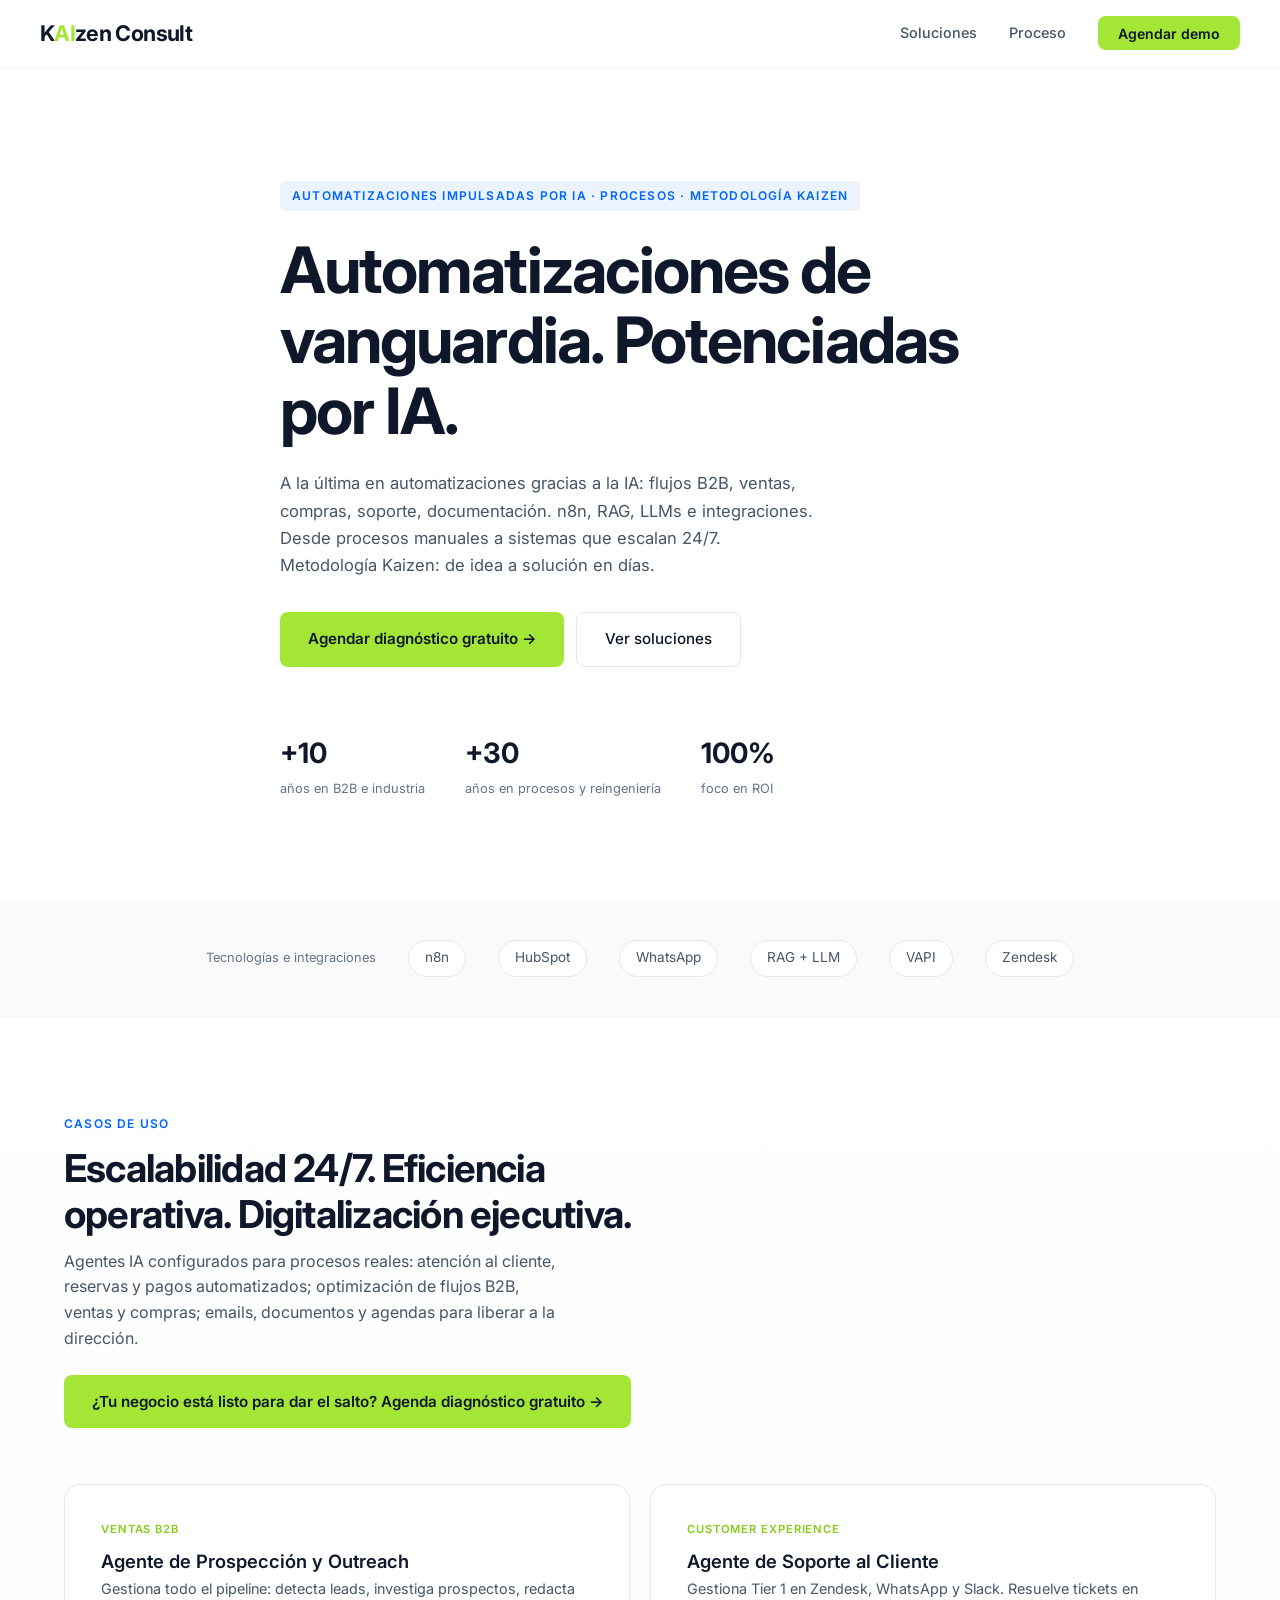
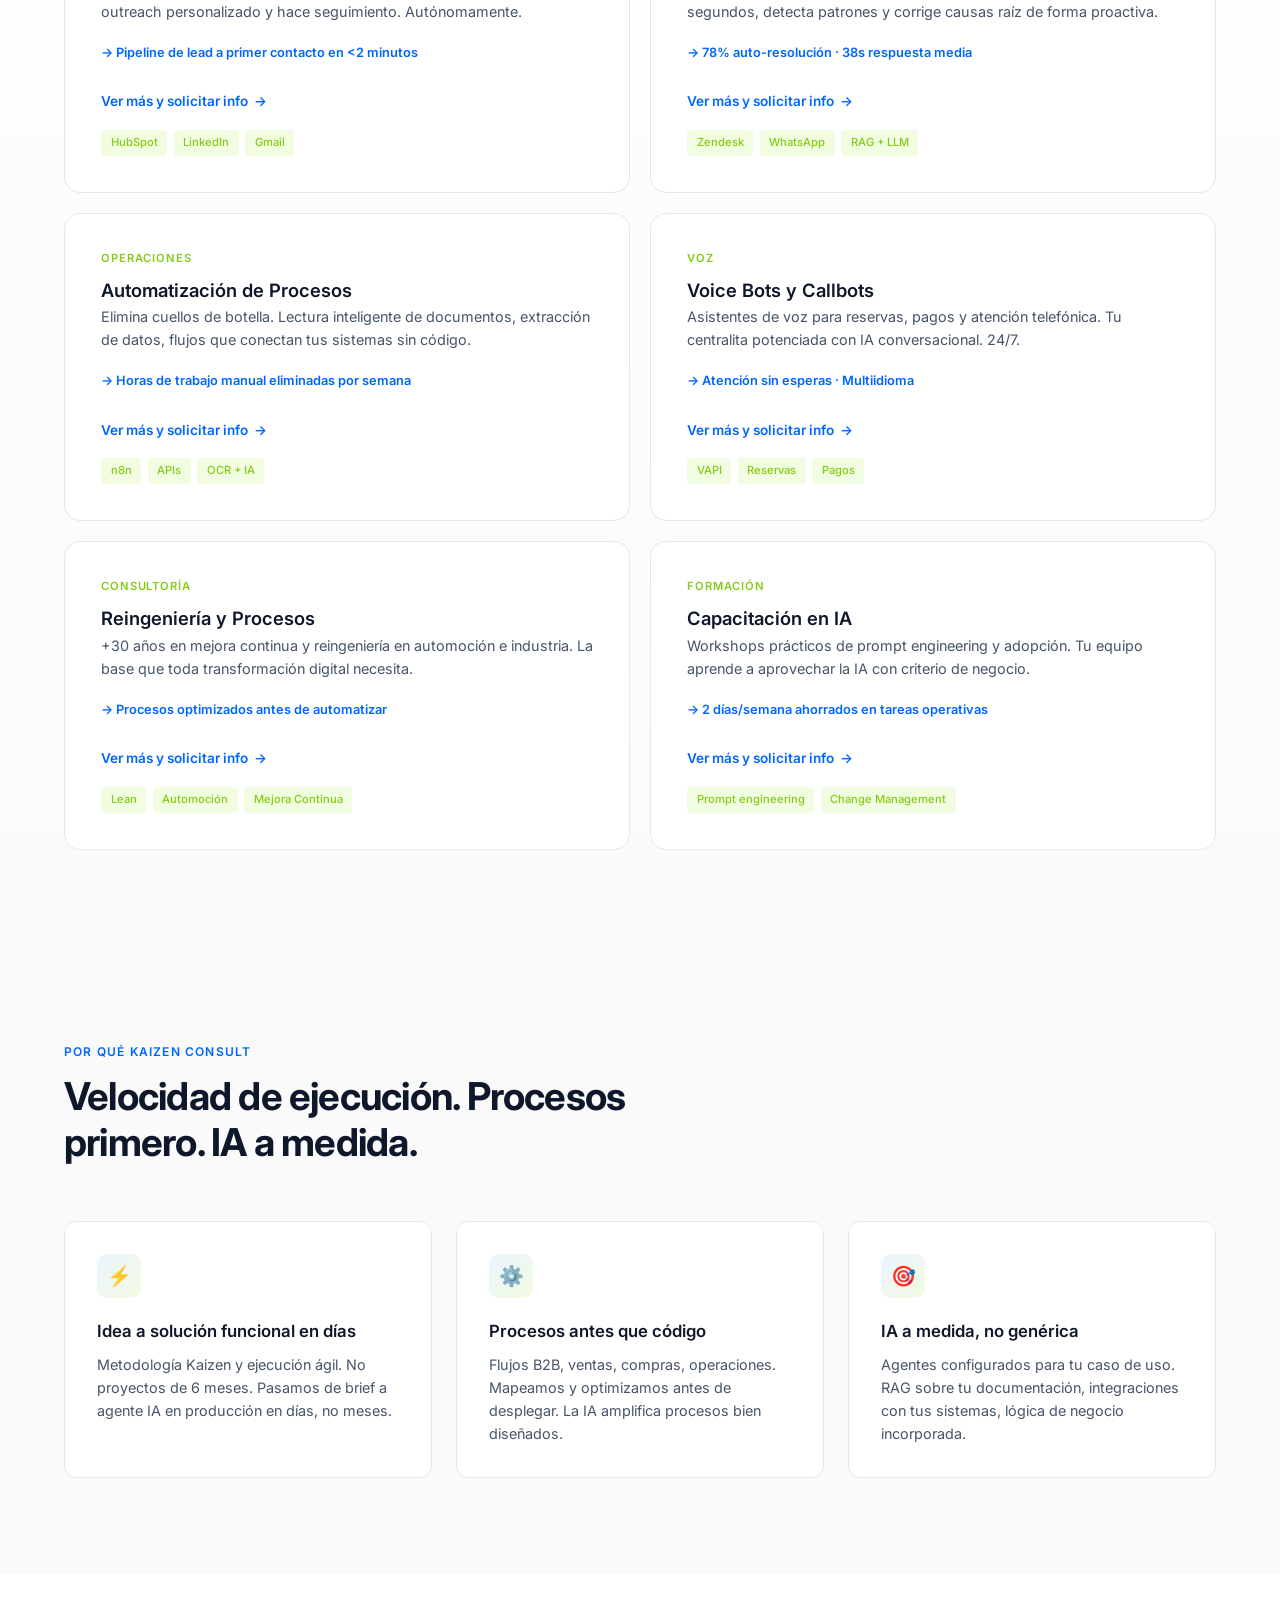
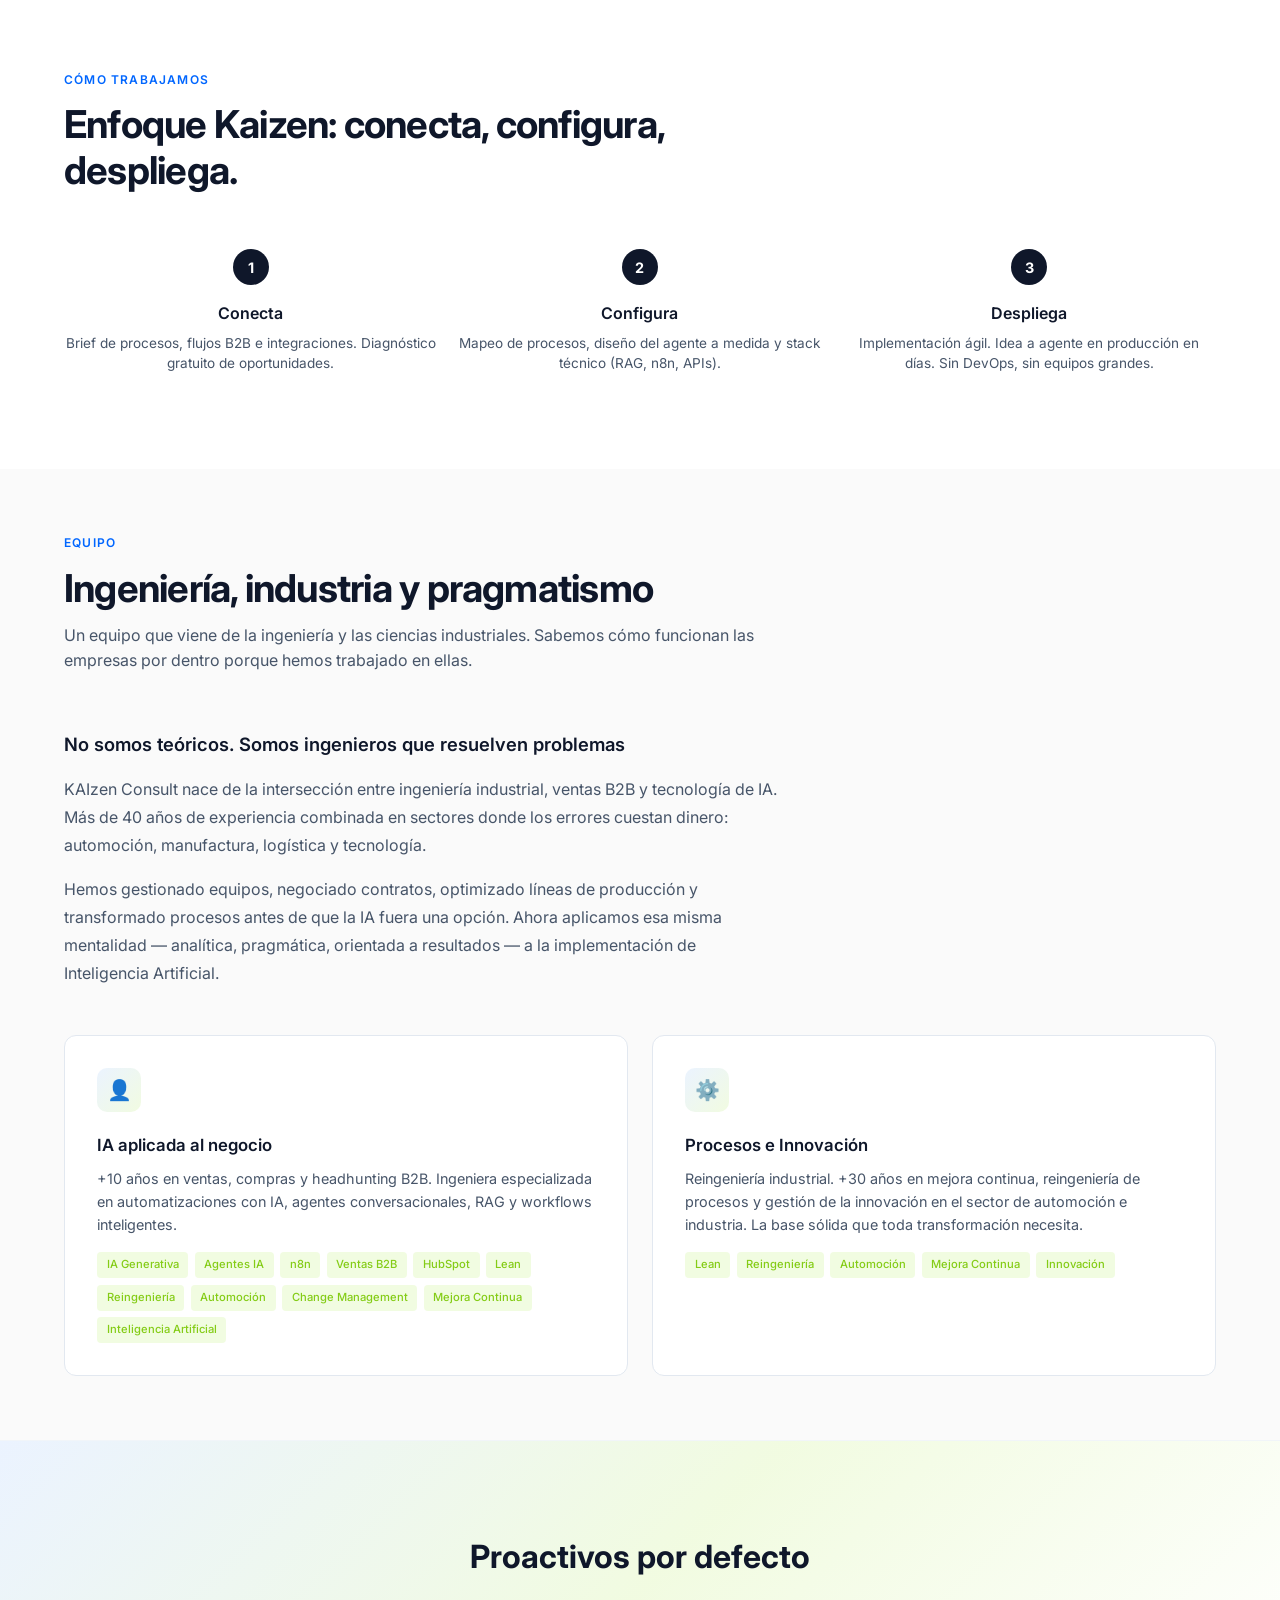
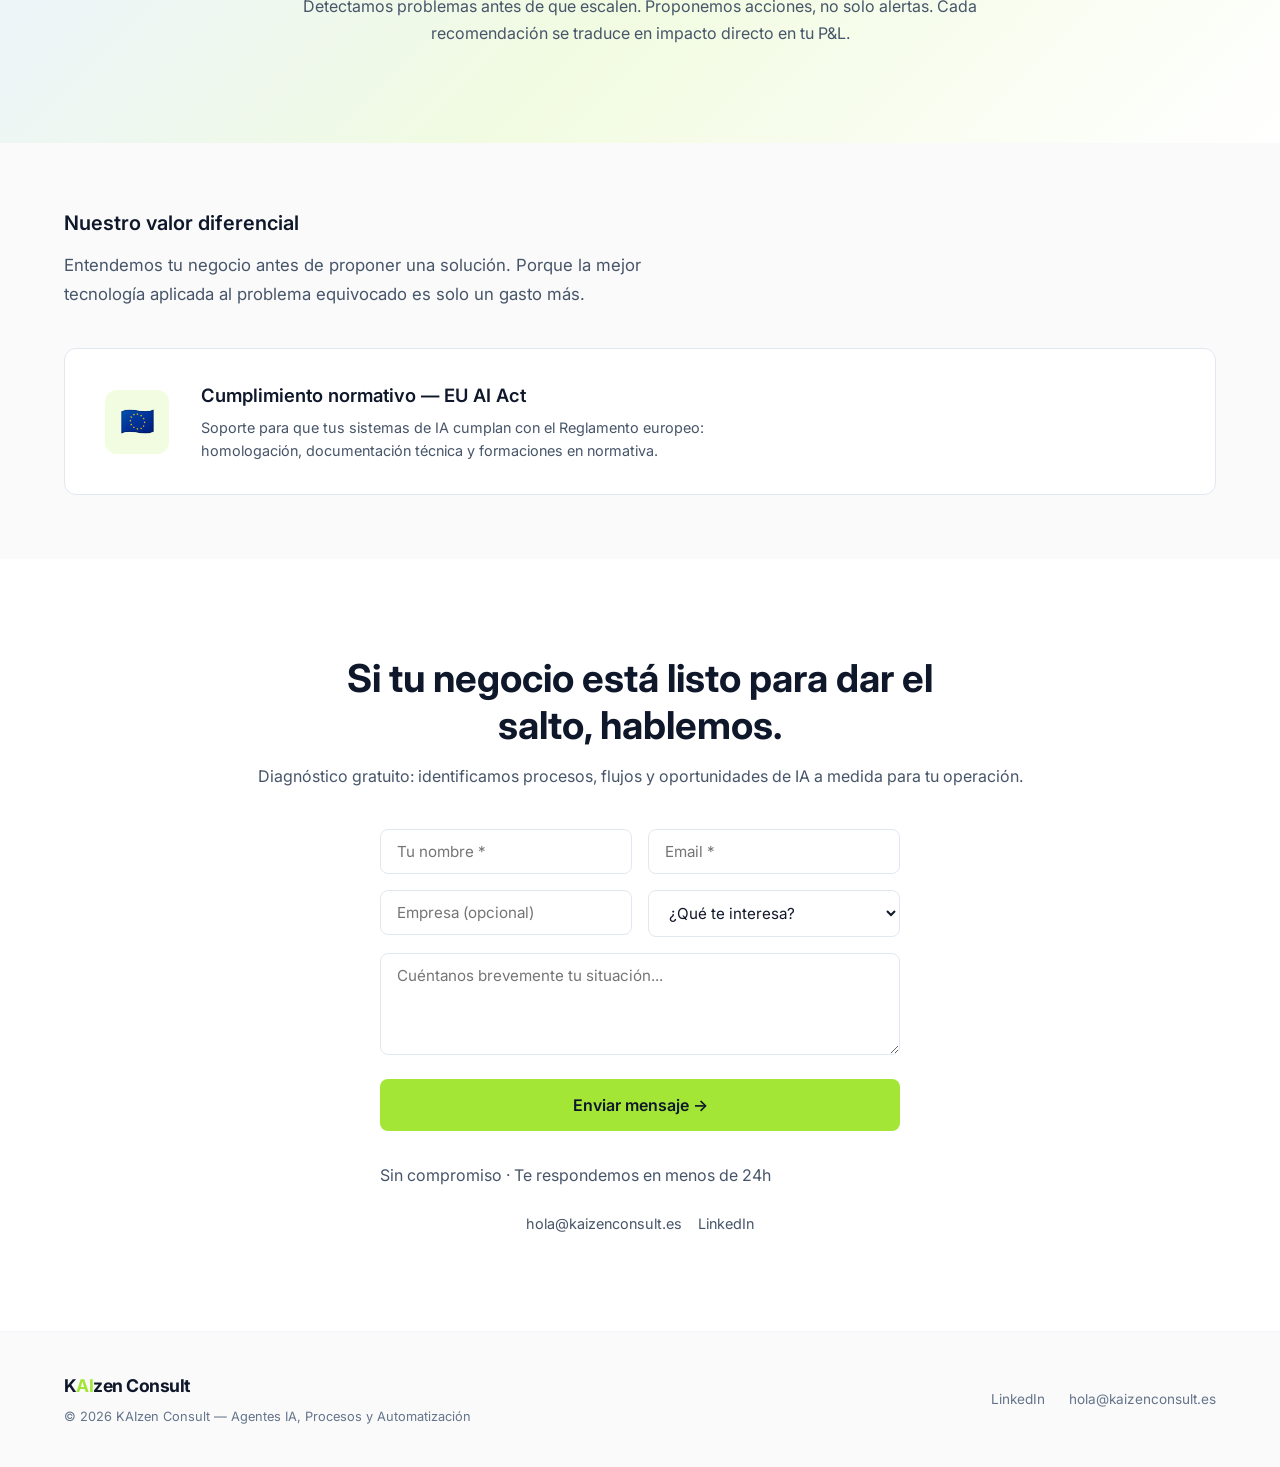
==== index.html @ 3ecdab97 "Add files via upload" ====
<!DOCTYPE html>
<html lang="es">
<head>
<meta charset="UTF-8">
<meta http-equiv="refresh" content="0; url=vinculo.html">
<title>KAIzen Consult — Redirigiendo...</title>
<link rel="canonical" href="vinculo.html">
<script>window.location.replace("vinculo.html");</script>
</head>
<body>
<p>Redirigiendo a <a href="vinculo.html">KAIzen Consult</a>...</p>
</body>
</html>
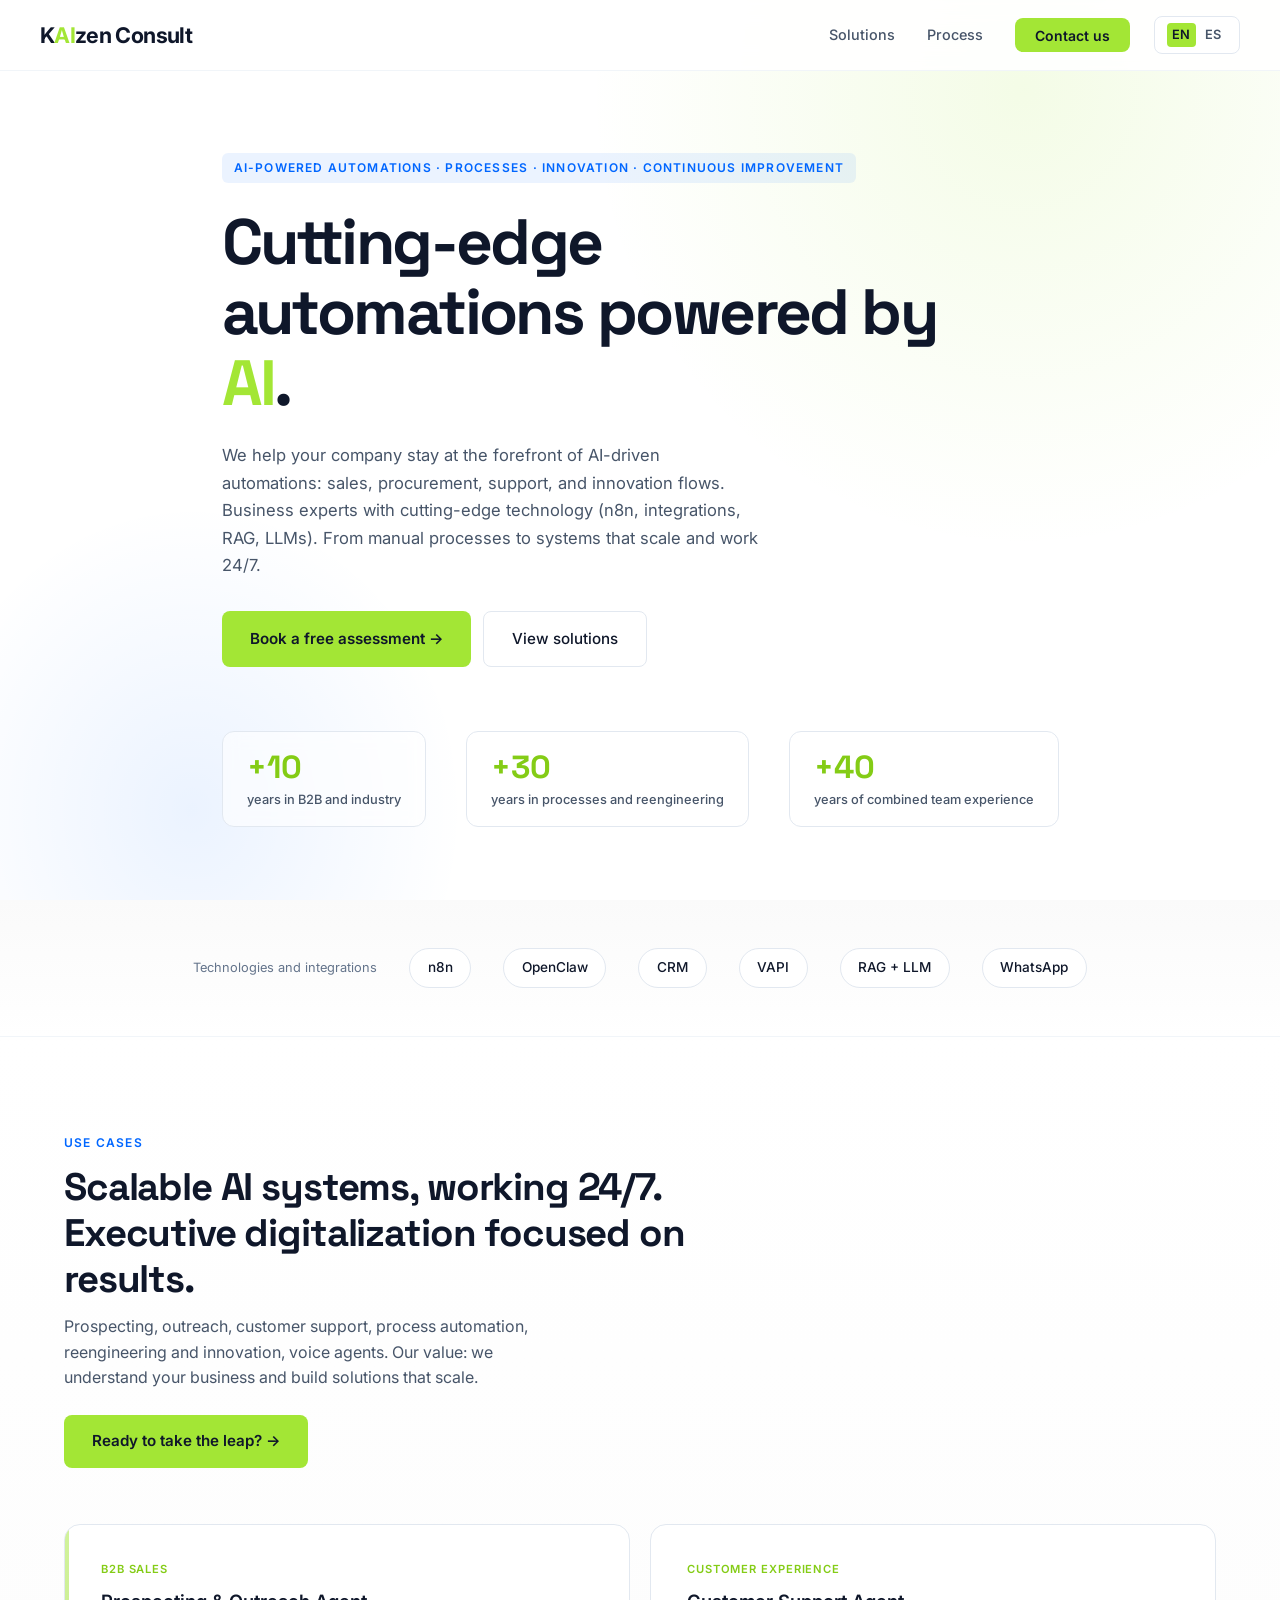
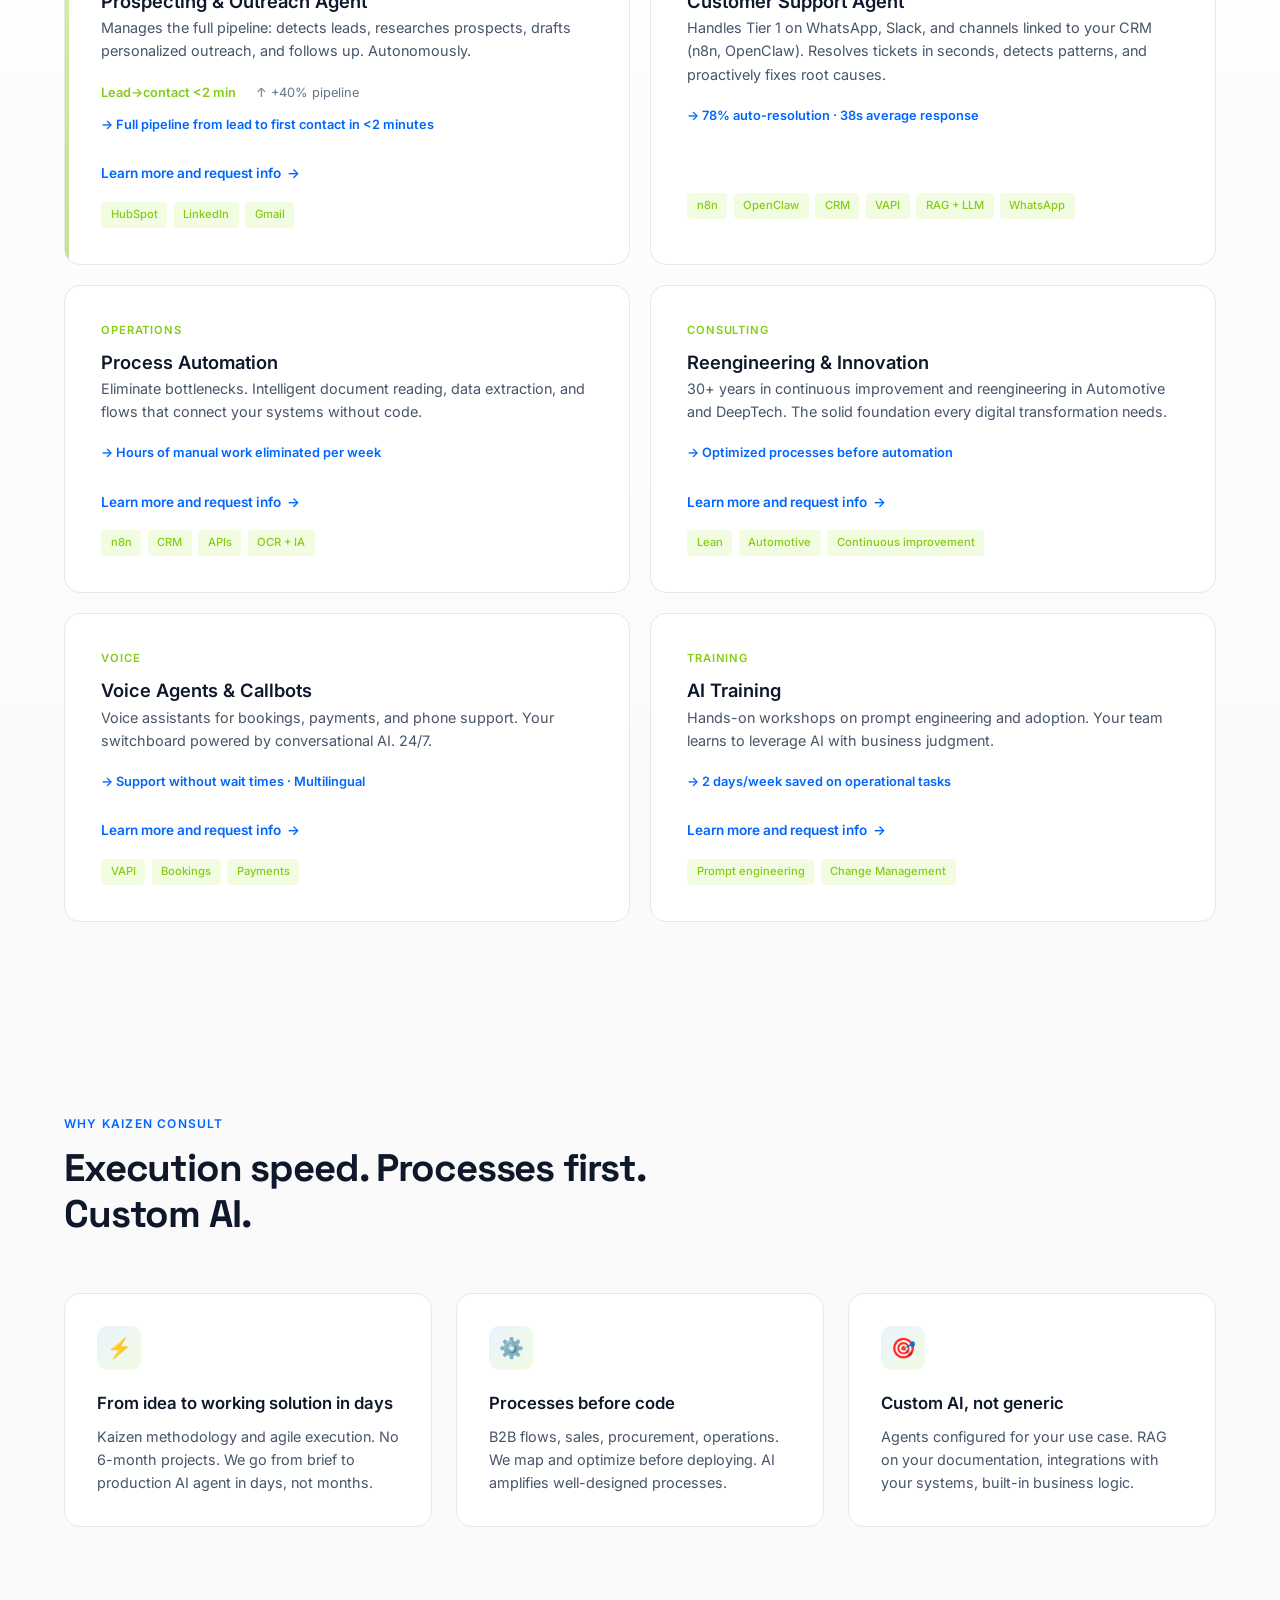
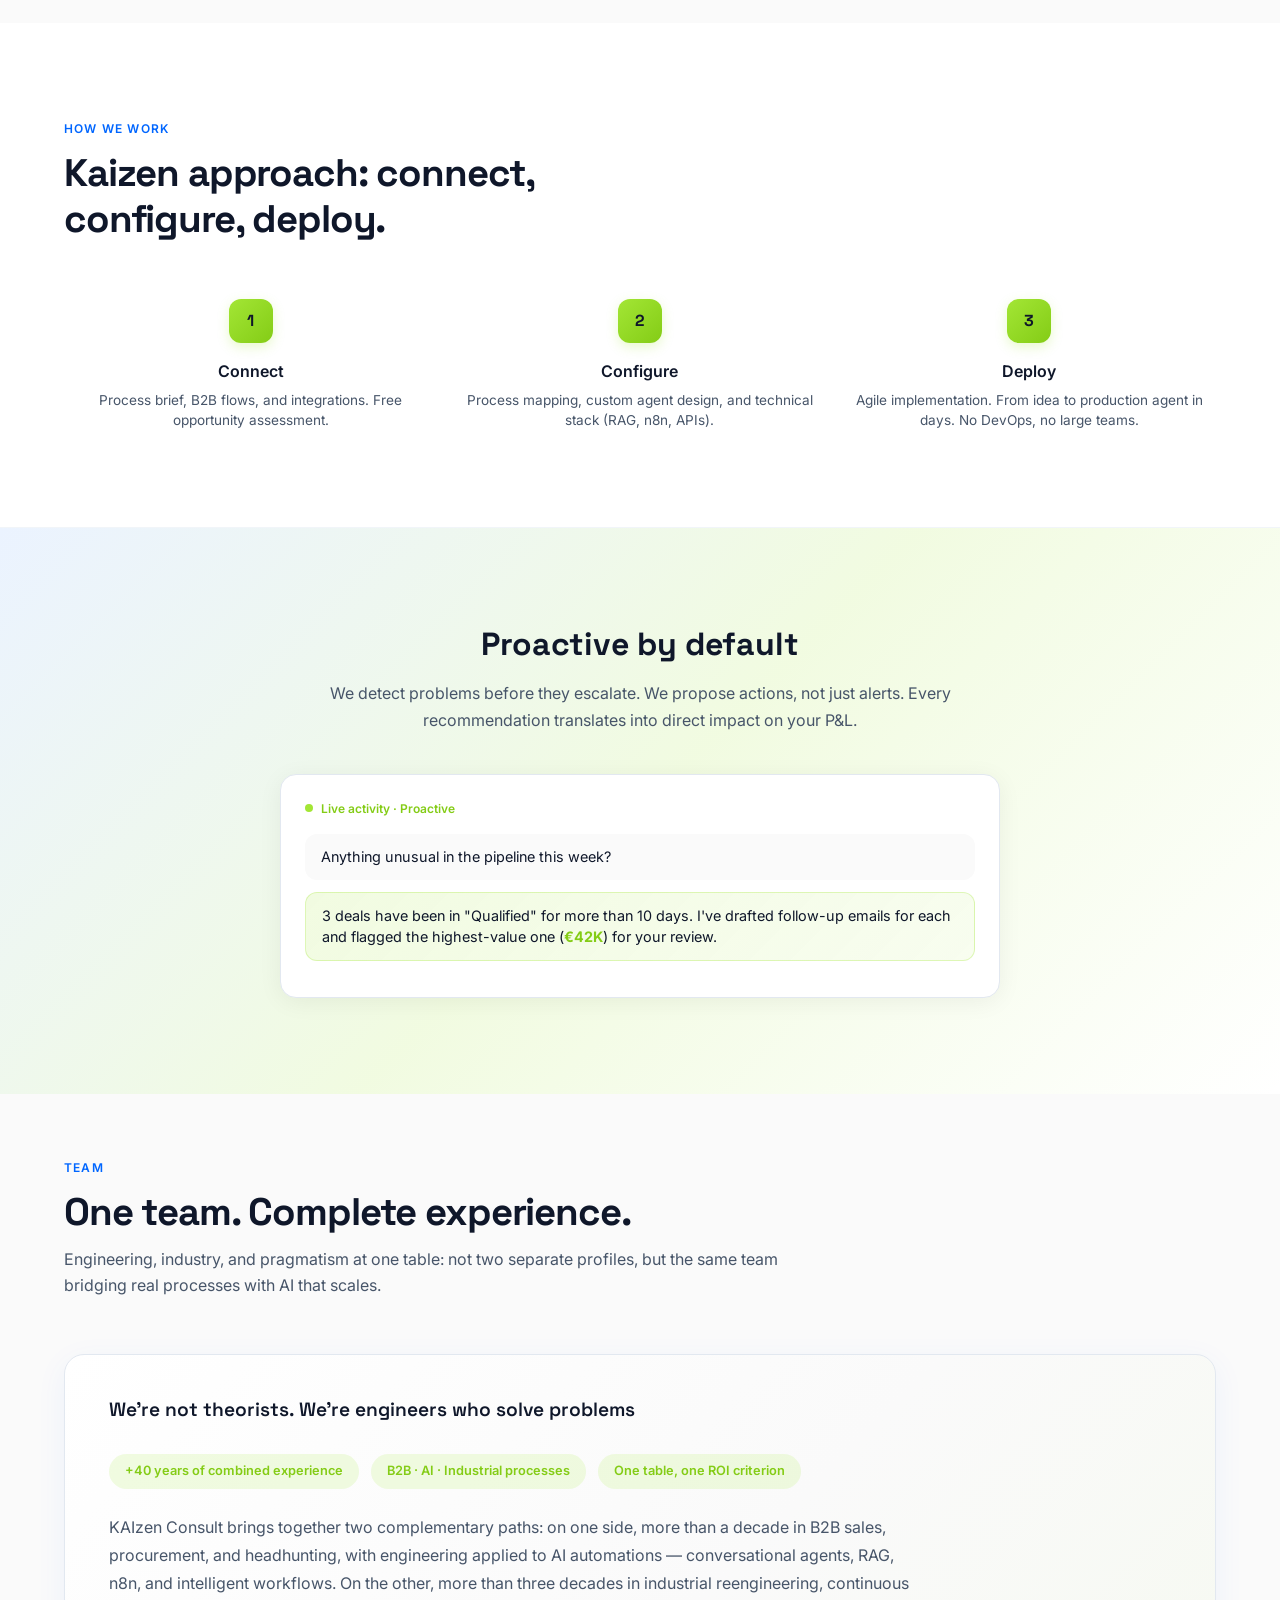
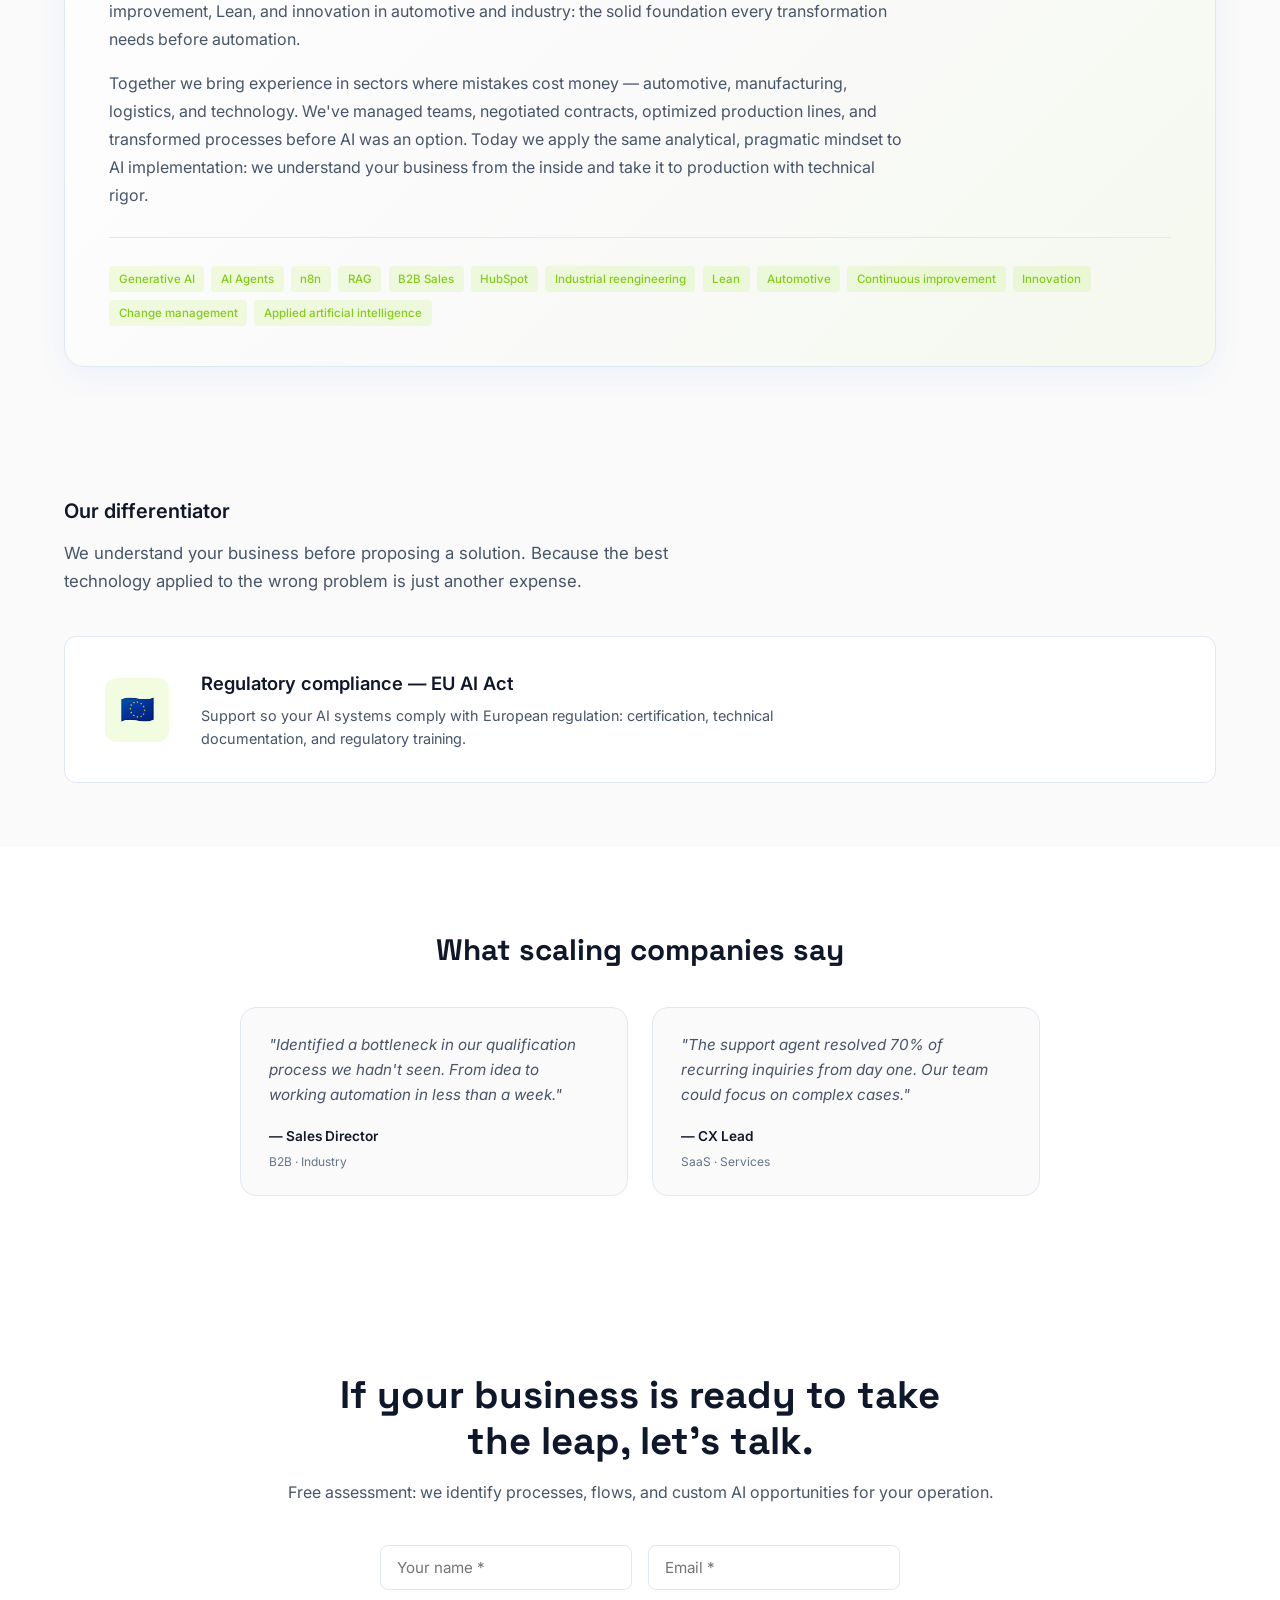
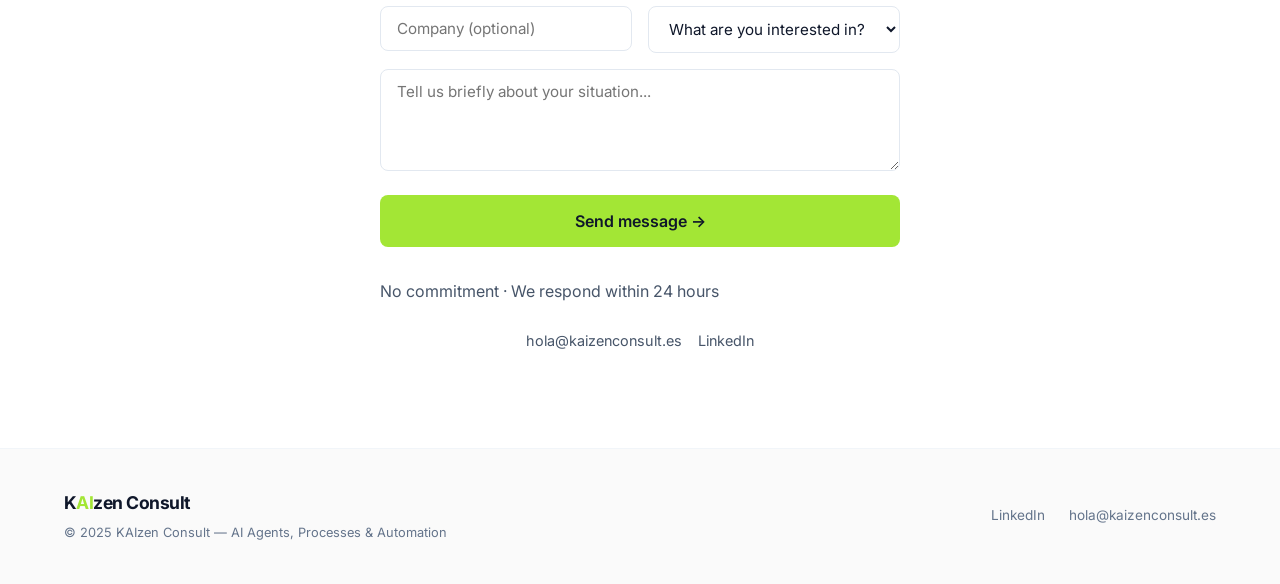
==== commit f4f7b6a0: "Add files via upload" ====
--- a/index.html
+++ b/index.html
@@ -1,13 +1,14 @@
 <!DOCTYPE html>
-<html lang="es">
+<html lang="en">
 <head>
 <meta charset="UTF-8">
 <meta http-equiv="refresh" content="0; url=vinculo.html">
-<title>KAIzen Consult — Redirigiendo...</title>
+<title>KAIzen Consult — Redirecting...</title>
 <link rel="canonical" href="vinculo.html">
 <script>window.location.replace("vinculo.html");</script>
 </head>
-<body>
-<p>Redirigiendo a <a href="vinculo.html">KAIzen Consult</a>...</p>
+<body data-page-title="meta.index.title">
+<p><span data-i18n="meta.index.redirect">Redirecting to</span> <a href="vinculo.html">KAIzen Consult</a>...</p>
+<script src="js/i18n.js"></script>
 </body>
 </html>
